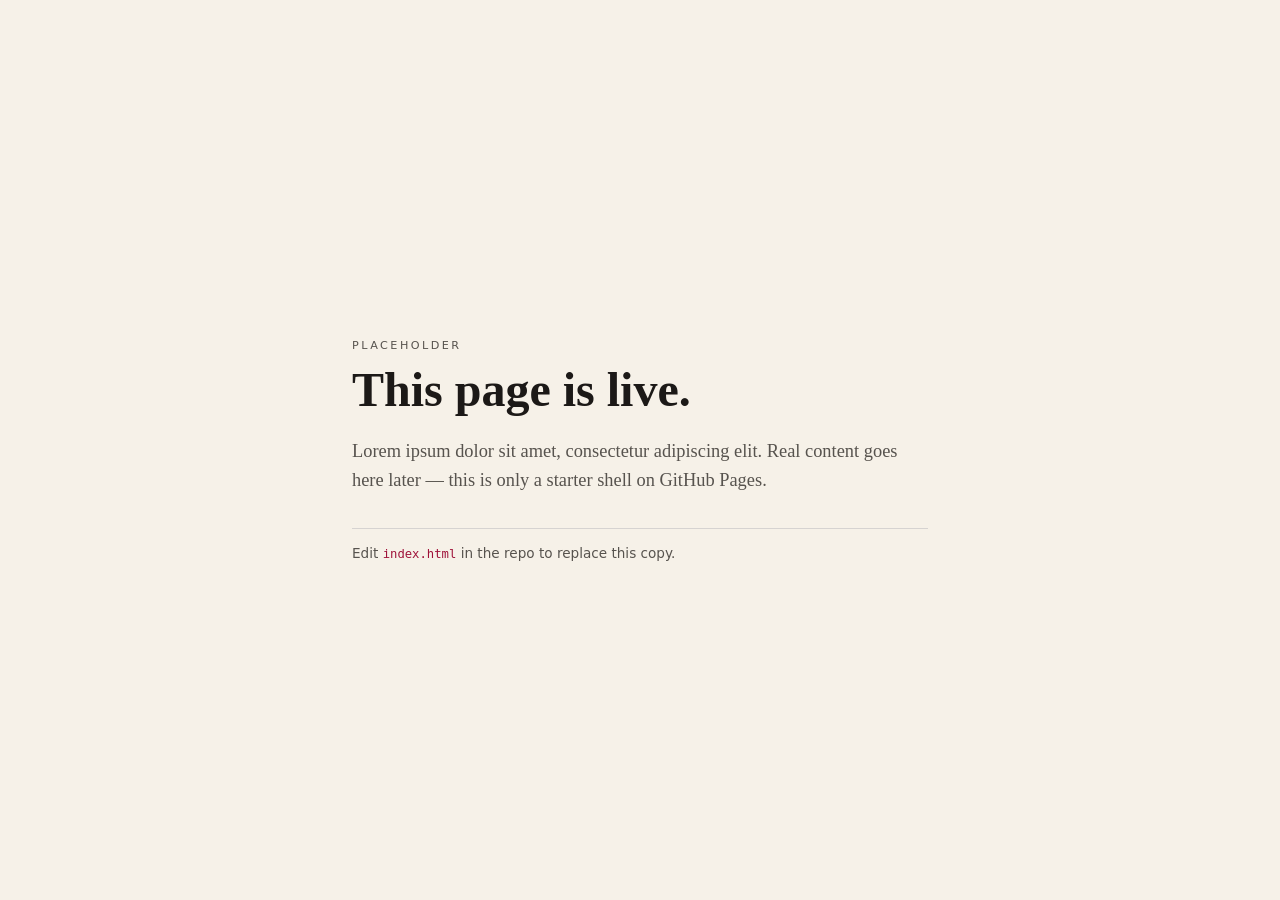
==== index.html @ 70d139b2 "Add GitHub Pages site files" ====
<!DOCTYPE html>
<html lang="en">
<head>
  <meta charset="utf-8" />
  <meta name="viewport" content="width=device-width, initial-scale=1" />
  <title>Site — Coming soon</title>
  <link rel="stylesheet" href="styles.css" />
</head>
<body>
  <main>
    <p class="eyebrow">Placeholder</p>
    <h1>This page is live.</h1>
    <p class="lede">
      Lorem ipsum dolor sit amet, consectetur adipiscing elit. Real content
      goes here later — this is only a starter shell on GitHub Pages.
    </p>
    <p class="meta">Edit <code>index.html</code> in the repo to replace this copy.</p>
  </main>
</body>
</html>
---- styles.css ----
:root {
  color-scheme: light dark;
  --bg: #f6f1e8;
  --ink: #1c1917;
  --muted: #57534e;
  --accent: #9f1239;
  --rule: #d6d3d1;
}
@media (prefers-color-scheme: dark) {
  :root {
    --bg: #1c1917;
    --ink: #f5f5f4;
    --muted: #a8a29e;
    --accent: #fb7185;
    --rule: #44403c;
  }
}
* { box-sizing: border-box; }
body {
  margin: 0;
  min-height: 100vh;
  display: grid;
  place-items: center;
  font-family: "Iowan Old Style", "Palatino Linotype", Palatino, Georgia, serif;
  background: var(--bg);
  color: var(--ink);
  padding: 2rem;
}
main { max-width: 36rem; }
.eyebrow {
  margin: 0 0 0.75rem;
  font-family: system-ui, sans-serif;
  font-size: 0.7rem;
  letter-spacing: 0.22em;
  text-transform: uppercase;
  color: var(--muted);
}
h1 {
  margin: 0;
  font-size: clamp(2rem, 5vw, 3rem);
  line-height: 1.1;
  font-weight: 600;
}
.lede {
  margin: 1.25rem 0 0;
  font-size: 1.15rem;
  line-height: 1.6;
  color: var(--muted);
}
.meta {
  margin: 2rem 0 0;
  padding-top: 1rem;
  border-top: 1px solid var(--rule);
  font-family: system-ui, sans-serif;
  font-size: 0.85rem;
  color: var(--muted);
}
code {
  font-family: ui-monospace, SFMono-Regular, Menlo, monospace;
  font-size: 0.9em;
  color: var(--accent);
}
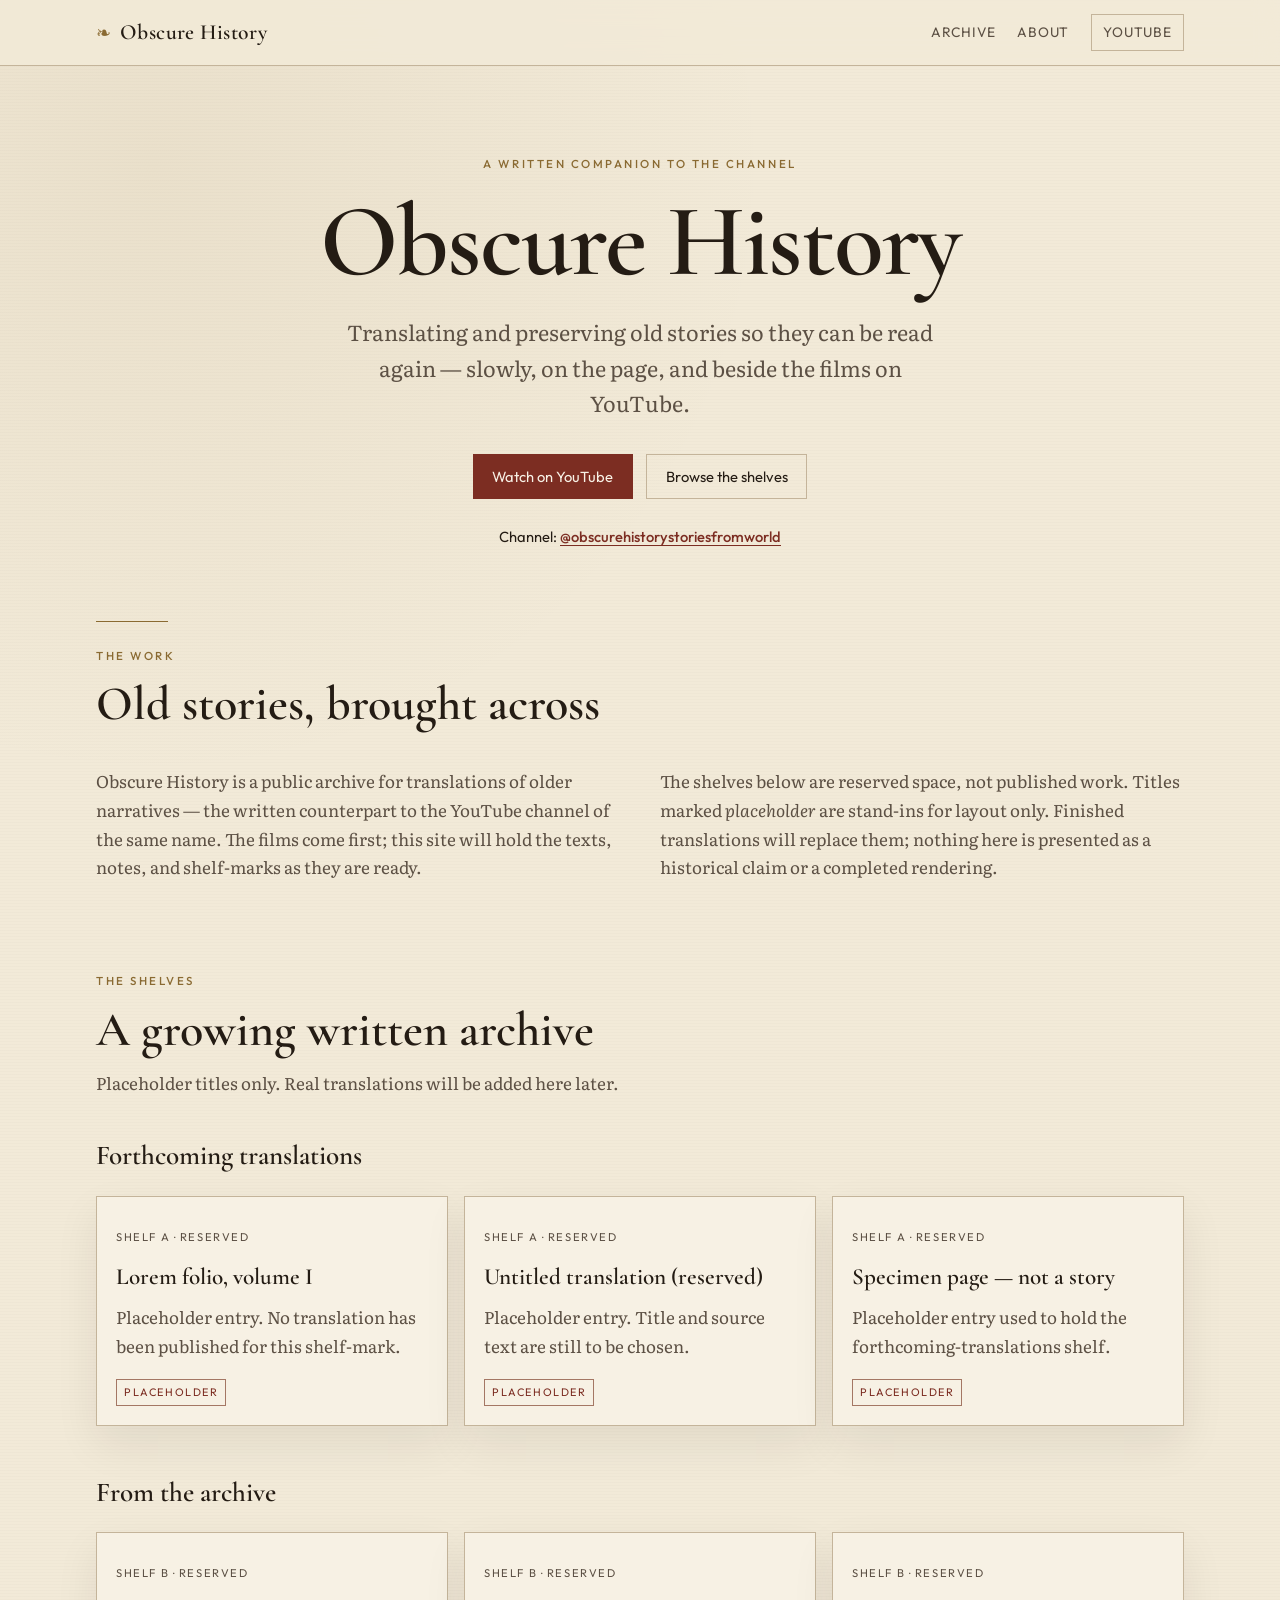
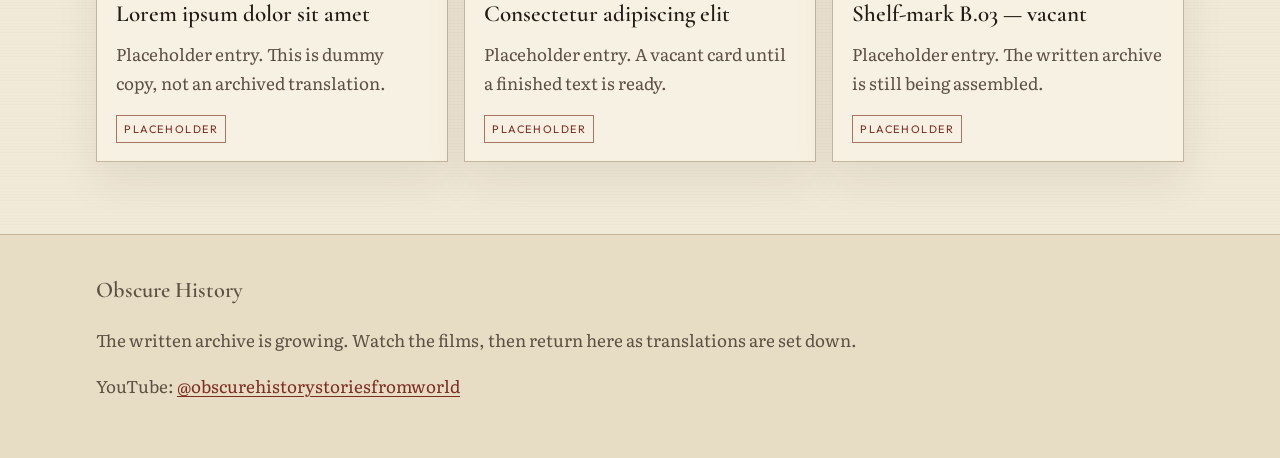
==== commit a1ec0137: "Replace placeholder Pages shell with Obscure History archive site Introduce a static editorial homep" ====
--- a/index.html
+++ b/index.html
@@ -3,18 +3,195 @@
 <head>
   <meta charset="utf-8" />
   <meta name="viewport" content="width=device-width, initial-scale=1" />
-  <title>Site — Coming soon</title>
+  <title>Obscure History — translations of old stories</title>
+  <meta name="description" content="Obscure History is an archive of translated old stories, and the written companion to the YouTube channel @obscurehistorystoriesfromworld." />
+  <link rel="canonical" href="https://mindtensorml.github.io/obscure-history/" />
+  <meta property="og:title" content="Obscure History" />
+  <meta property="og:description" content="An archive of translated old stories, tied to the YouTube channel @obscurehistorystoriesfromworld." />
+  <meta property="og:type" content="website" />
+  <meta property="og:url" content="https://mindtensorml.github.io/obscure-history/" />
+  <link rel="icon" href="data:image/svg+xml,%3Csvg xmlns='http://www.w3.org/2000/svg' viewBox='0 0 32 32'%3E%3Crect fill='%23f2ead8' width='32' height='32'/%3E%3Ctext x='16' y='22' text-anchor='middle' font-size='16' fill='%237c2d22'%3EOH%3C/text%3E%3C/svg%3E" />
+  <link rel="preconnect" href="https://fonts.googleapis.com" />
+  <link rel="preconnect" href="https://fonts.gstatic.com" crossorigin />
+  <link href="https://fonts.googleapis.com/css2?family=Cormorant+Garamond:ital,wght@0,500;0,600;0,700;1,500&family=Literata:ital,opsz,wght@0,7..72,400;0,7..72,500;1,7..72,400&family=Outfit:wght@400;500;600&display=swap" rel="stylesheet" />
   <link rel="stylesheet" href="styles.css" />
 </head>
 <body>
-  <main>
-    <p class="eyebrow">Placeholder</p>
-    <h1>This page is live.</h1>
-    <p class="lede">
-      Lorem ipsum dolor sit amet, consectetur adipiscing elit. Real content
-      goes here later — this is only a starter shell on GitHub Pages.
-    </p>
-    <p class="meta">Edit <code>index.html</code> in the repo to replace this copy.</p>
+  <a class="skip-link" href="#main">Skip to content</a>
+
+  <header class="masthead">
+    <div class="masthead-inner">
+      <a class="wordmark" href="#main">
+        <span class="wordmark-ornament" aria-hidden="true">❧</span>
+        <span class="wordmark-text">Obscure History</span>
+      </a>
+      <button class="nav-toggle" type="button" aria-expanded="false" aria-controls="site-nav">
+        Menu
+      </button>
+      <nav id="site-nav" class="site-nav" aria-label="Primary">
+        <a href="#archive">Archive</a>
+        <a href="#about">About</a>
+        <a
+          class="nav-channel"
+          href="https://www.youtube.com/@obscurehistorystoriesfromworld"
+          target="_blank"
+          rel="noopener noreferrer"
+        >
+          YouTube
+          <span class="sr-only">(opens in a new tab)</span>
+        </a>
+      </nav>
+    </div>
+  </header>
+
+  <main id="main">
+    <section class="hero" aria-labelledby="hero-title">
+      <p class="eyebrow">A written companion to the channel</p>
+      <h1 id="hero-title">Obscure History</h1>
+      <p class="lede">
+        Translating and preserving old stories so they can be read again —
+        slowly, on the page, and beside the films on YouTube.
+      </p>
+      <div class="hero-actions">
+        <a
+          class="button button-primary"
+          href="https://www.youtube.com/@obscurehistorystoriesfromworld"
+          target="_blank"
+          rel="noopener noreferrer"
+        >
+          Watch on YouTube
+          <span class="sr-only">(opens in a new tab)</span>
+        </a>
+        <a class="button button-quiet" href="#archive">Browse the shelves</a>
+      </div>
+      <p class="channel-handle">
+        Channel:
+        <a
+          href="https://www.youtube.com/@obscurehistorystoriesfromworld"
+          target="_blank"
+          rel="noopener noreferrer"
+        >@obscurehistorystoriesfromworld</a>
+        <span class="sr-only">(opens in a new tab)</span>
+      </p>
+    </section>
+
+    <section id="about" class="panel" aria-labelledby="about-title">
+      <div class="panel-rule" aria-hidden="true"></div>
+      <p class="eyebrow">The work</p>
+      <h2 id="about-title">Old stories, brought across</h2>
+      <div class="split">
+        <p>
+          Obscure History is a public archive for translations of older
+          narratives — the written counterpart to the YouTube channel of the
+          same name. The films come first; this site will hold the texts,
+          notes, and shelf-marks as they are ready.
+        </p>
+        <p>
+          The shelves below are reserved space, not published work. Titles
+          marked <em>placeholder</em> are stand-ins for layout only. Finished
+          translations will replace them; nothing here is presented as a
+          historical claim or a completed rendering.
+        </p>
+      </div>
+    </section>
+
+    <section id="archive" class="archive" aria-labelledby="archive-title">
+      <header class="archive-head">
+        <p class="eyebrow">The shelves</p>
+        <h2 id="archive-title">A growing written archive</h2>
+        <p class="section-note">
+          Placeholder titles only. Real translations will be added here later.
+        </p>
+      </header>
+
+      <div class="shelf">
+        <h3 class="shelf-title">Forthcoming translations</h3>
+        <ul class="folio-grid">
+          <li class="folio">
+            <p class="folio-mark">Shelf A · reserved</p>
+            <h4>Lorem folio, volume I</h4>
+            <p>Placeholder entry. No translation has been published for this shelf-mark.</p>
+            <span class="badge">Placeholder</span>
+          </li>
+          <li class="folio">
+            <p class="folio-mark">Shelf A · reserved</p>
+            <h4>Untitled translation (reserved)</h4>
+            <p>Placeholder entry. Title and source text are still to be chosen.</p>
+            <span class="badge">Placeholder</span>
+          </li>
+          <li class="folio">
+            <p class="folio-mark">Shelf A · reserved</p>
+            <h4>Specimen page — not a story</h4>
+            <p>Placeholder entry used to hold the forthcoming-translations shelf.</p>
+            <span class="badge">Placeholder</span>
+          </li>
+        </ul>
+      </div>
+
+      <div class="shelf">
+        <h3 class="shelf-title">From the archive</h3>
+        <ul class="folio-grid">
+          <li class="folio">
+            <p class="folio-mark">Shelf B · reserved</p>
+            <h4>Lorem ipsum dolor sit amet</h4>
+            <p>Placeholder entry. This is dummy copy, not an archived translation.</p>
+            <span class="badge">Placeholder</span>
+          </li>
+          <li class="folio">
+            <p class="folio-mark">Shelf B · reserved</p>
+            <h4>Consectetur adipiscing elit</h4>
+            <p>Placeholder entry. A vacant card until a finished text is ready.</p>
+            <span class="badge">Placeholder</span>
+          </li>
+          <li class="folio">
+            <p class="folio-mark">Shelf B · reserved</p>
+            <h4>Shelf-mark B.03 — vacant</h4>
+            <p>Placeholder entry. The written archive is still being assembled.</p>
+            <span class="badge">Placeholder</span>
+          </li>
+        </ul>
+      </div>
+    </section>
   </main>
+
+  <footer class="site-footer">
+    <div class="footer-inner">
+      <p class="footer-brand">Obscure History</p>
+      <p>
+        The written archive is growing. Watch the films, then return here as
+        translations are set down.
+      </p>
+      <p>
+        YouTube:
+        <a
+          href="https://www.youtube.com/@obscurehistorystoriesfromworld"
+          target="_blank"
+          rel="noopener noreferrer"
+        >@obscurehistorystoriesfromworld</a>
+        <span class="sr-only">(opens in a new tab)</span>
+      </p>
+    </div>
+  </footer>
+
+  <script>
+    (function () {
+      var toggle = document.querySelector(".nav-toggle");
+      var nav = document.getElementById("site-nav");
+      if (!toggle || !nav) return;
+
+      function setOpen(open) {
+        toggle.setAttribute("aria-expanded", open ? "true" : "false");
+        nav.classList.toggle("is-open", open);
+      }
+
+      toggle.addEventListener("click", function () {
+        setOpen(toggle.getAttribute("aria-expanded") !== "true");
+      });
+
+      nav.addEventListener("click", function (event) {
+        if (event.target.closest("a")) setOpen(false);
+      });
+    })();
+  </script>
 </body>
 </html>
--- a/styles.css
+++ b/styles.css
@@ -1,62 +1,462 @@
 :root {
-  color-scheme: light dark;
-  --bg: #f6f1e8;
-  --ink: #1c1917;
-  --muted: #57534e;
-  --accent: #9f1239;
-  --rule: #d6d3d1;
-}
+  color-scheme: light;
+  --paper: #f2ead8;
+  --paper-deep: #e7dcc4;
+  --paper-card: #f7f1e4;
+  --ink: #241c14;
+  --ink-soft: #5c5044;
+  --rule: #c4b49a;
+  --accent: #7c2d22;
+  --accent-hover: #5c2119;
+  --gilt: #8a6a32;
+  --shadow: 0 18px 40px rgba(36, 28, 20, 0.08);
+  --serif-display: "Cormorant Garamond", "Iowan Old Style", Palatino, Georgia, serif;
+  --serif-body: "Literata", "Iowan Old Style", Georgia, serif;
+  --sans: "Outfit", system-ui, sans-serif;
+  --measure: 68rem;
+}
+
 @media (prefers-color-scheme: dark) {
   :root {
-    --bg: #1c1917;
-    --ink: #f5f5f4;
-    --muted: #a8a29e;
-    --accent: #fb7185;
-    --rule: #44403c;
-  }
-}
-* { box-sizing: border-box; }
+    color-scheme: dark;
+    --paper: #1c1814;
+    --paper-deep: #14110e;
+    --paper-card: #26201a;
+    --ink: #f3ead8;
+    --ink-soft: #c4b49a;
+    --rule: #5a4d3c;
+    --accent: #d97868;
+    --accent-hover: #f0b3a8;
+    --gilt: #c4a15a;
+    --shadow: 0 18px 40px rgba(0, 0, 0, 0.35);
+  }
+}
+
+*,
+*::before,
+*::after {
+  box-sizing: border-box;
+}
+
+html {
+  scroll-behavior: smooth;
+}
+
 body {
   margin: 0;
   min-height: 100vh;
-  display: grid;
-  place-items: center;
-  font-family: "Iowan Old Style", "Palatino Linotype", Palatino, Georgia, serif;
-  background: var(--bg);
+  font-family: var(--serif-body);
+  font-size: 1.0625rem;
+  line-height: 1.7;
   color: var(--ink);
-  padding: 2rem;
-}
-main { max-width: 36rem; }
+  background:
+    radial-gradient(circle at 12% 8%, rgba(138, 106, 50, 0.08), transparent 28%),
+    repeating-linear-gradient(
+      0deg,
+      transparent,
+      transparent 2px,
+      rgba(36, 28, 20, 0.015) 2px,
+      rgba(36, 28, 20, 0.015) 3px
+    ),
+    var(--paper);
+}
+
+img,
+svg {
+  max-width: 100%;
+}
+
+a {
+  color: var(--accent);
+  text-underline-offset: 0.18em;
+}
+
+a:hover {
+  color: var(--accent-hover);
+}
+
+a:focus-visible,
+button:focus-visible {
+  outline: 2px solid var(--accent);
+  outline-offset: 3px;
+}
+
+.sr-only {
+  position: absolute;
+  width: 1px;
+  height: 1px;
+  padding: 0;
+  margin: -1px;
+  overflow: hidden;
+  clip: rect(0, 0, 0, 0);
+  white-space: nowrap;
+  border: 0;
+}
+
+.skip-link {
+  position: absolute;
+  left: 1rem;
+  top: -4rem;
+  z-index: 20;
+  padding: 0.6rem 0.9rem;
+  background: var(--ink);
+  color: var(--paper);
+  text-decoration: none;
+  font-family: var(--sans);
+  font-size: 0.85rem;
+}
+
+.skip-link:focus {
+  top: 1rem;
+}
+
+.masthead {
+  position: sticky;
+  top: 0;
+  z-index: 10;
+  border-bottom: 1px solid var(--rule);
+  background: color-mix(in srgb, var(--paper) 88%, transparent);
+  backdrop-filter: blur(12px);
+}
+
+.masthead-inner,
+.hero,
+.panel,
+.archive,
+.footer-inner {
+  width: min(var(--measure), calc(100% - 2.5rem));
+  margin-inline: auto;
+}
+
+.masthead-inner {
+  display: flex;
+  align-items: center;
+  justify-content: space-between;
+  gap: 1rem;
+  padding: 0.9rem 0;
+}
+
+.wordmark {
+  display: inline-flex;
+  align-items: baseline;
+  gap: 0.55rem;
+  color: inherit;
+  text-decoration: none;
+}
+
+.wordmark-ornament {
+  color: var(--gilt);
+  font-size: 1.15rem;
+}
+
+.wordmark-text {
+  font-family: var(--serif-display);
+  font-size: 1.35rem;
+  font-weight: 600;
+  letter-spacing: 0.02em;
+}
+
+.nav-toggle {
+  display: none;
+  border: 1px solid var(--rule);
+  background: var(--paper-card);
+  color: inherit;
+  font-family: var(--sans);
+  font-size: 0.8rem;
+  letter-spacing: 0.08em;
+  text-transform: uppercase;
+  padding: 0.45rem 0.7rem;
+  cursor: pointer;
+}
+
+.site-nav {
+  display: flex;
+  align-items: center;
+  gap: 1.35rem;
+  font-family: var(--sans);
+  font-size: 0.86rem;
+  letter-spacing: 0.06em;
+  text-transform: uppercase;
+}
+
+.site-nav a {
+  color: var(--ink-soft);
+  text-decoration: none;
+}
+
+.site-nav a:hover,
+.site-nav a:focus-visible {
+  color: var(--accent);
+}
+
+.nav-channel {
+  padding: 0.35rem 0.7rem;
+  border: 1px solid var(--rule);
+  color: var(--ink);
+}
+
+.hero {
+  padding: 5.5rem 0 4.5rem;
+  text-align: center;
+}
+
 .eyebrow {
-  margin: 0 0 0.75rem;
-  font-family: system-ui, sans-serif;
-  font-size: 0.7rem;
+  margin: 0 0 0.85rem;
+  font-family: var(--sans);
+  font-size: 0.72rem;
+  font-weight: 500;
   letter-spacing: 0.22em;
   text-transform: uppercase;
-  color: var(--muted);
-}
-h1 {
+  color: var(--gilt);
+}
+
+.hero h1,
+.panel h2,
+.archive h2 {
   margin: 0;
-  font-size: clamp(2rem, 5vw, 3rem);
-  line-height: 1.1;
+  font-family: var(--serif-display);
   font-weight: 600;
-}
+  line-height: 1.05;
+}
+
+.hero h1 {
+  font-size: clamp(3.2rem, 9vw, 6.4rem);
+  letter-spacing: -0.02em;
+}
+
+.lede,
+.section-note,
+.split p,
+.folio p,
+.site-footer p {
+  color: var(--ink-soft);
+}
+
 .lede {
-  margin: 1.25rem 0 0;
-  font-size: 1.15rem;
-  line-height: 1.6;
-  color: var(--muted);
-}
-.meta {
-  margin: 2rem 0 0;
-  padding-top: 1rem;
+  max-width: 38rem;
+  margin: 1.25rem auto 0;
+  font-size: clamp(1.15rem, 2vw, 1.35rem);
+  line-height: 1.65;
+}
+
+.hero-actions {
+  display: flex;
+  flex-wrap: wrap;
+  justify-content: center;
+  gap: 0.85rem;
+  margin-top: 2rem;
+}
+
+.button {
+  display: inline-flex;
+  align-items: center;
+  justify-content: center;
+  min-height: 2.75rem;
+  padding: 0.55rem 1.15rem;
+  font-family: var(--sans);
+  font-size: 0.92rem;
+  text-decoration: none;
+  border: 1px solid transparent;
+}
+
+.button-primary {
+  background: var(--accent);
+  color: #f8f1e6;
+}
+
+.button-primary:hover {
+  background: var(--accent-hover);
+  color: #f8f1e6;
+}
+
+.button-quiet {
+  border-color: var(--rule);
+  color: var(--ink);
+  background: transparent;
+}
+
+.button-quiet:hover {
+  border-color: var(--accent);
+  color: var(--accent);
+}
+
+.channel-handle {
+  margin: 1.6rem 0 0;
+  font-family: var(--sans);
+  font-size: 0.92rem;
+}
+
+.channel-handle a {
+  font-weight: 500;
+}
+
+.panel,
+.archive {
+  padding: 0 0 4.5rem;
+}
+
+.panel-rule {
+  width: 4.5rem;
+  height: 1px;
+  margin-bottom: 1.5rem;
+  background: var(--gilt);
+}
+
+.panel h2,
+.archive h2 {
+  font-size: clamp(2rem, 4vw, 3rem);
+}
+
+.split {
+  display: grid;
+  grid-template-columns: 1fr 1fr;
+  gap: 1.75rem 2.5rem;
+  margin-top: 1.25rem;
+}
+
+.archive-head {
+  max-width: 40rem;
+  margin-bottom: 2.25rem;
+}
+
+.section-note {
+  margin: 0.85rem 0 0;
+}
+
+.shelf + .shelf {
+  margin-top: 2.75rem;
+}
+
+.shelf-title {
+  margin: 0 0 1rem;
+  font-family: var(--serif-display);
+  font-size: 1.7rem;
+  font-weight: 600;
+}
+
+.folio-grid {
+  display: grid;
+  grid-template-columns: repeat(3, 1fr);
+  gap: 1rem;
+  margin: 0;
+  padding: 0;
+  list-style: none;
+}
+
+.folio {
+  display: flex;
+  flex-direction: column;
+  min-height: 100%;
+  padding: 1.25rem 1.2rem 1.15rem;
+  background: var(--paper-card);
+  border: 1px solid var(--rule);
+  box-shadow: var(--shadow);
+}
+
+.folio-mark {
+  margin: 0 0 0.7rem;
+  font-family: var(--sans);
+  font-size: 0.7rem;
+  letter-spacing: 0.14em;
+  text-transform: uppercase;
+  color: var(--gilt);
+}
+
+.folio h4 {
+  margin: 0;
+  font-family: var(--serif-display);
+  font-size: 1.45rem;
+  font-weight: 600;
+  line-height: 1.2;
+}
+
+.folio p {
+  margin: 0.7rem 0 1.1rem;
+  flex: 1;
+}
+
+.badge {
+  align-self: flex-start;
+  font-family: var(--sans);
+  font-size: 0.68rem;
+  letter-spacing: 0.14em;
+  text-transform: uppercase;
+  color: var(--accent);
+  border: 1px solid color-mix(in srgb, var(--accent) 45%, var(--rule));
+  padding: 0.22rem 0.45rem;
+}
+
+.site-footer {
   border-top: 1px solid var(--rule);
-  font-family: system-ui, sans-serif;
-  font-size: 0.85rem;
-  color: var(--muted);
-}
-code {
-  font-family: ui-monospace, SFMono-Regular, Menlo, monospace;
-  font-size: 0.9em;
-  color: var(--accent);
-}
+  background: var(--paper-deep);
+}
+
+.footer-inner {
+  padding: 2.25rem 0 2.5rem;
+}
+
+.footer-brand {
+  margin: 0 0 0.55rem;
+  font-family: var(--serif-display);
+  font-size: 1.4rem;
+  font-weight: 600;
+  color: var(--ink);
+}
+
+@media (max-width: 860px) {
+  .folio-grid,
+  .split {
+    grid-template-columns: 1fr;
+  }
+}
+
+@media (max-width: 640px) {
+  .nav-toggle {
+    display: inline-flex;
+  }
+
+  .site-nav {
+    display: none;
+    position: absolute;
+    inset: calc(100% - 1px) 0 auto;
+    flex-direction: column;
+    align-items: stretch;
+    gap: 0;
+    padding: 0.75rem 1.25rem 1rem;
+    background: var(--paper);
+    border-bottom: 1px solid var(--rule);
+  }
+
+  .site-nav.is-open {
+    display: flex;
+  }
+
+  .site-nav a {
+    padding: 0.7rem 0;
+    border-bottom: 1px solid var(--rule);
+  }
+
+  .nav-channel {
+    border: 0;
+    padding-left: 0;
+    padding-right: 0;
+  }
+
+  .hero {
+    padding-top: 3.5rem;
+  }
+
+  .masthead {
+    position: relative;
+  }
+}
+
+@media (prefers-reduced-motion: reduce) {
+  html {
+    scroll-behavior: auto;
+  }
+
+  * {
+    transition: none !important;
+  }
+}
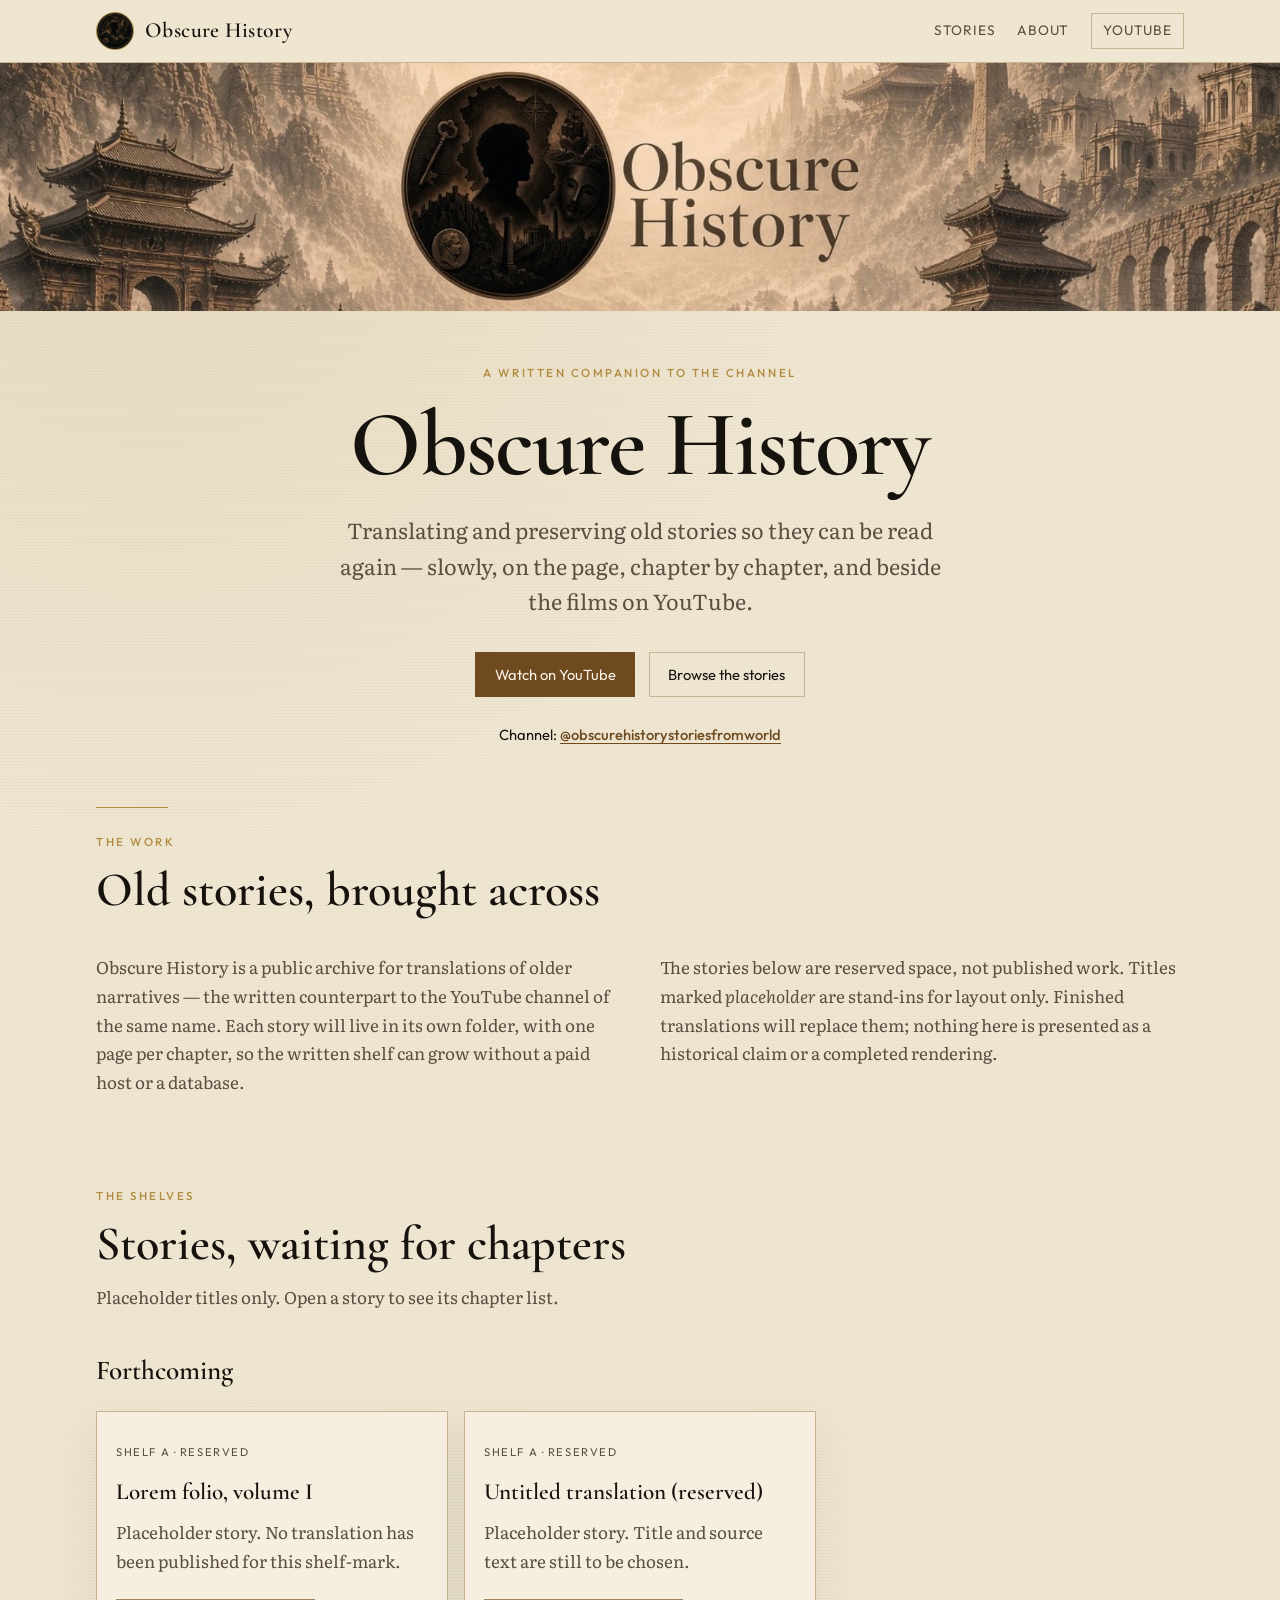
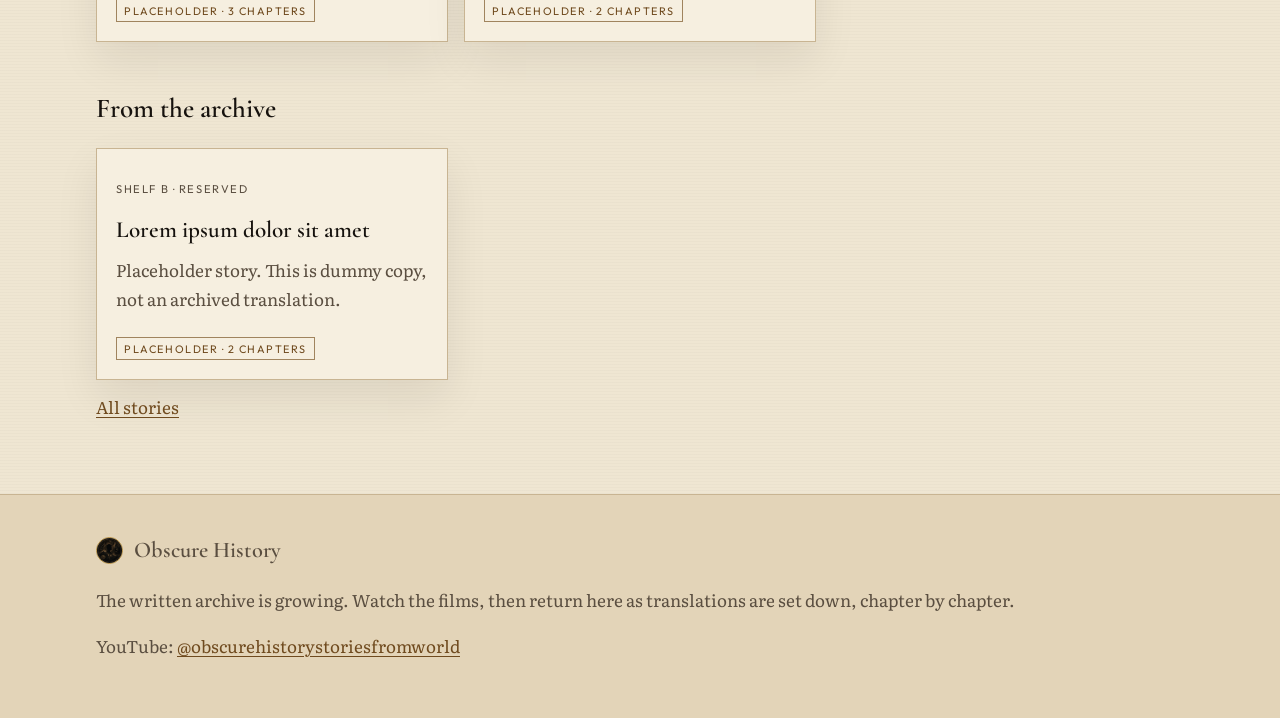
==== commit b4f3e8ad: "Add chapter-wise story archive and YouTube brand assets Keep the site static on GitHub Pages. Each p" ====
--- a/index.html
+++ b/index.html
@@ -4,13 +4,13 @@
   <meta charset="utf-8" />
   <meta name="viewport" content="width=device-width, initial-scale=1" />
   <title>Obscure History — translations of old stories</title>
-  <meta name="description" content="Obscure History is an archive of translated old stories, and the written companion to the YouTube channel @obscurehistorystoriesfromworld." />
+  <meta name="description" content="Obscure History is an archive of translated old stories, told chapter by chapter, and the written companion to the YouTube channel @obscurehistorystoriesfromworld." />
   <link rel="canonical" href="https://mindtensorml.github.io/obscure-history/" />
   <meta property="og:title" content="Obscure History" />
-  <meta property="og:description" content="An archive of translated old stories, tied to the YouTube channel @obscurehistorystoriesfromworld." />
+  <meta property="og:description" content="Obscure History is an archive of translated old stories, told chapter by chapter, and the written companion to the YouTube channel @obscurehistorystoriesfromworld." />
   <meta property="og:type" content="website" />
   <meta property="og:url" content="https://mindtensorml.github.io/obscure-history/" />
-  <link rel="icon" href="data:image/svg+xml,%3Csvg xmlns='http://www.w3.org/2000/svg' viewBox='0 0 32 32'%3E%3Crect fill='%23f2ead8' width='32' height='32'/%3E%3Ctext x='16' y='22' text-anchor='middle' font-size='16' fill='%237c2d22'%3EOH%3C/text%3E%3C/svg%3E" />
+  <link rel="icon" href="assets/favicon.jpg" />
   <link rel="preconnect" href="https://fonts.googleapis.com" />
   <link rel="preconnect" href="https://fonts.gstatic.com" crossorigin />
   <link href="https://fonts.googleapis.com/css2?family=Cormorant+Garamond:ital,wght@0,500;0,600;0,700;1,500&family=Literata:ital,opsz,wght@0,7..72,400;0,7..72,500;1,7..72,400&family=Outfit:wght@400;500;600&display=swap" rel="stylesheet" />
@@ -18,59 +18,42 @@
 </head>
 <body>
   <a class="skip-link" href="#main">Skip to content</a>
-
   <header class="masthead">
     <div class="masthead-inner">
-      <a class="wordmark" href="#main">
-        <span class="wordmark-ornament" aria-hidden="true">❧</span>
+      <a class="wordmark" href="index.html">
+        <img class="brand-logo" src="assets/avatar.jpg" width="40" height="40" alt="" />
         <span class="wordmark-text">Obscure History</span>
       </a>
-      <button class="nav-toggle" type="button" aria-expanded="false" aria-controls="site-nav">
-        Menu
-      </button>
+      <button class="nav-toggle" type="button" aria-expanded="false" aria-controls="site-nav">Menu</button>
       <nav id="site-nav" class="site-nav" aria-label="Primary">
-        <a href="#archive">Archive</a>
-        <a href="#about">About</a>
-        <a
-          class="nav-channel"
-          href="https://www.youtube.com/@obscurehistorystoriesfromworld"
-          target="_blank"
-          rel="noopener noreferrer"
-        >
-          YouTube
-          <span class="sr-only">(opens in a new tab)</span>
-        </a>
+        <a href="stories/index.html">Stories</a>
+        <a href="index.html#about">About</a>
+        <a class="nav-channel" href="https://www.youtube.com/@obscurehistorystoriesfromworld" target="_blank" rel="noopener noreferrer">YouTube <span class="sr-only">(opens in a new tab)</span></a>
       </nav>
     </div>
   </header>
 
   <main id="main">
-    <section class="hero" aria-labelledby="hero-title">
+    <figure class="hero-banner">
+      <img src="assets/banner.jpg" alt="Obscure History channel banner: a misted landscape of temples and an aqueduct around the channel emblem." width="2048" height="339" />
+    </figure>
+    <section class="hero-copy" aria-labelledby="hero-title">
       <p class="eyebrow">A written companion to the channel</p>
       <h1 id="hero-title">Obscure History</h1>
       <p class="lede">
         Translating and preserving old stories so they can be read again —
-        slowly, on the page, and beside the films on YouTube.
+        slowly, on the page, chapter by chapter, and beside the films on YouTube.
       </p>
       <div class="hero-actions">
-        <a
-          class="button button-primary"
-          href="https://www.youtube.com/@obscurehistorystoriesfromworld"
-          target="_blank"
-          rel="noopener noreferrer"
-        >
+        <a class="button button-primary" href="https://www.youtube.com/@obscurehistorystoriesfromworld" target="_blank" rel="noopener noreferrer">
           Watch on YouTube
           <span class="sr-only">(opens in a new tab)</span>
         </a>
-        <a class="button button-quiet" href="#archive">Browse the shelves</a>
+        <a class="button button-quiet" href="stories/index.html">Browse the stories</a>
       </div>
       <p class="channel-handle">
         Channel:
-        <a
-          href="https://www.youtube.com/@obscurehistorystoriesfromworld"
-          target="_blank"
-          rel="noopener noreferrer"
-        >@obscurehistorystoriesfromworld</a>
+        <a href="https://www.youtube.com/@obscurehistorystoriesfromworld" target="_blank" rel="noopener noreferrer">@obscurehistorystoriesfromworld</a>
         <span class="sr-only">(opens in a new tab)</span>
       </p>
     </section>
@@ -83,11 +66,12 @@
         <p>
           Obscure History is a public archive for translations of older
           narratives — the written counterpart to the YouTube channel of the
-          same name. The films come first; this site will hold the texts,
-          notes, and shelf-marks as they are ready.
+          same name. Each story will live in its own folder, with one page
+          per chapter, so the written shelf can grow without a paid host or
+          a database.
         </p>
         <p>
-          The shelves below are reserved space, not published work. Titles
+          The stories below are reserved space, not published work. Titles
           marked <em>placeholder</em> are stand-ins for layout only. Finished
           translations will replace them; nothing here is presented as a
           historical claim or a completed rendering.
@@ -98,100 +82,65 @@
     <section id="archive" class="archive" aria-labelledby="archive-title">
       <header class="archive-head">
         <p class="eyebrow">The shelves</p>
-        <h2 id="archive-title">A growing written archive</h2>
+        <h2 id="archive-title">Stories, waiting for chapters</h2>
         <p class="section-note">
-          Placeholder titles only. Real translations will be added here later.
+          Placeholder titles only. Open a story to see its chapter list.
         </p>
       </header>
-
       <div class="shelf">
-        <h3 class="shelf-title">Forthcoming translations</h3>
+        <h3 class="shelf-title">Forthcoming</h3>
         <ul class="folio-grid">
           <li class="folio">
-            <p class="folio-mark">Shelf A · reserved</p>
-            <h4>Lorem folio, volume I</h4>
-            <p>Placeholder entry. No translation has been published for this shelf-mark.</p>
-            <span class="badge">Placeholder</span>
+            <a class="folio-link" href="stories/lorem-folio-i/index.html">
+              <p class="folio-mark">Shelf A · reserved</p>
+              <h3>Lorem folio, volume I</h3>
+              <p>Placeholder story. No translation has been published for this shelf-mark.</p>
+              <span class="badge">Placeholder · 3 chapters</span>
+            </a>
           </li>
           <li class="folio">
-            <p class="folio-mark">Shelf A · reserved</p>
-            <h4>Untitled translation (reserved)</h4>
-            <p>Placeholder entry. Title and source text are still to be chosen.</p>
-            <span class="badge">Placeholder</span>
-          </li>
-          <li class="folio">
-            <p class="folio-mark">Shelf A · reserved</p>
-            <h4>Specimen page — not a story</h4>
-            <p>Placeholder entry used to hold the forthcoming-translations shelf.</p>
-            <span class="badge">Placeholder</span>
+            <a class="folio-link" href="stories/untitled-translation/index.html">
+              <p class="folio-mark">Shelf A · reserved</p>
+              <h3>Untitled translation (reserved)</h3>
+              <p>Placeholder story. Title and source text are still to be chosen.</p>
+              <span class="badge">Placeholder · 2 chapters</span>
+            </a>
           </li>
         </ul>
       </div>
-
       <div class="shelf">
         <h3 class="shelf-title">From the archive</h3>
         <ul class="folio-grid">
           <li class="folio">
-            <p class="folio-mark">Shelf B · reserved</p>
-            <h4>Lorem ipsum dolor sit amet</h4>
-            <p>Placeholder entry. This is dummy copy, not an archived translation.</p>
-            <span class="badge">Placeholder</span>
-          </li>
-          <li class="folio">
-            <p class="folio-mark">Shelf B · reserved</p>
-            <h4>Consectetur adipiscing elit</h4>
-            <p>Placeholder entry. A vacant card until a finished text is ready.</p>
-            <span class="badge">Placeholder</span>
-          </li>
-          <li class="folio">
-            <p class="folio-mark">Shelf B · reserved</p>
-            <h4>Shelf-mark B.03 — vacant</h4>
-            <p>Placeholder entry. The written archive is still being assembled.</p>
-            <span class="badge">Placeholder</span>
+            <a class="folio-link" href="stories/lorem-ipsum-dolor/index.html">
+              <p class="folio-mark">Shelf B · reserved</p>
+              <h3>Lorem ipsum dolor sit amet</h3>
+              <p>Placeholder story. This is dummy copy, not an archived translation.</p>
+              <span class="badge">Placeholder · 2 chapters</span>
+            </a>
           </li>
         </ul>
       </div>
+      <p class="section-note"><a href="stories/index.html">All stories</a></p>
     </section>
   </main>
-
   <footer class="site-footer">
     <div class="footer-inner">
-      <p class="footer-brand">Obscure History</p>
+      <p class="footer-brand">
+        <img class="brand-logo" src="assets/avatar.jpg" width="28" height="28" alt="" />
+        Obscure History
+      </p>
       <p>
         The written archive is growing. Watch the films, then return here as
-        translations are set down.
+        translations are set down, chapter by chapter.
       </p>
       <p>
         YouTube:
-        <a
-          href="https://www.youtube.com/@obscurehistorystoriesfromworld"
-          target="_blank"
-          rel="noopener noreferrer"
-        >@obscurehistorystoriesfromworld</a>
+        <a href="https://www.youtube.com/@obscurehistorystoriesfromworld" target="_blank" rel="noopener noreferrer">@obscurehistorystoriesfromworld</a>
         <span class="sr-only">(opens in a new tab)</span>
       </p>
     </div>
   </footer>
-
-  <script>
-    (function () {
-      var toggle = document.querySelector(".nav-toggle");
-      var nav = document.getElementById("site-nav");
-      if (!toggle || !nav) return;
-
-      function setOpen(open) {
-        toggle.setAttribute("aria-expanded", open ? "true" : "false");
-        nav.classList.toggle("is-open", open);
-      }
-
-      toggle.addEventListener("click", function () {
-        setOpen(toggle.getAttribute("aria-expanded") !== "true");
-      });
-
-      nav.addEventListener("click", function (event) {
-        if (event.target.closest("a")) setOpen(false);
-      });
-    })();
-  </script>
+  <script src="site.js"></script>
 </body>
 </html>
--- a/styles.css
+++ b/styles.css
@@ -1,33 +1,51 @@
+/* Brand tokens — drop in new assets without a redesign.
+   Files: assets/avatar.jpg (logo), assets/banner.jpg (hero), assets/favicon.jpg
+   Recolor by editing the --brand-* values below. */
 :root {
   color-scheme: light;
-  --paper: #f2ead8;
-  --paper-deep: #e7dcc4;
-  --paper-card: #f7f1e4;
-  --ink: #241c14;
-  --ink-soft: #5c5044;
-  --rule: #c4b49a;
-  --accent: #7c2d22;
-  --accent-hover: #5c2119;
-  --gilt: #8a6a32;
-  --shadow: 0 18px 40px rgba(36, 28, 20, 0.08);
+  --brand-paper: #efe6d2;
+  --brand-paper-deep: #e3d4b8;
+  --brand-paper-card: #f6efe0;
+  --brand-ink: #16120e;
+  --brand-ink-soft: #5a4e40;
+  --brand-accent: #6f4a1e;
+  --brand-accent-hover: #4d3314;
+  --brand-gilt: #b08a3e;
+  --brand-on-accent: #f8f1e6;
+  --logo-size: 2.35rem;
+  --banner-height: 15.5rem;
+  --banner-image: url("assets/banner.jpg");
+
+  --paper: var(--brand-paper);
+  --paper-deep: var(--brand-paper-deep);
+  --paper-card: var(--brand-paper-card);
+  --ink: var(--brand-ink);
+  --ink-soft: var(--brand-ink-soft);
+  --rule: #c8b492;
+  --accent: var(--brand-accent);
+  --accent-hover: var(--brand-accent-hover);
+  --gilt: var(--brand-gilt);
+  --shadow: 0 18px 40px rgba(22, 18, 14, 0.08);
   --serif-display: "Cormorant Garamond", "Iowan Old Style", Palatino, Georgia, serif;
   --serif-body: "Literata", "Iowan Old Style", Georgia, serif;
   --sans: "Outfit", system-ui, sans-serif;
   --measure: 68rem;
+  --prose: 40rem;
 }
 
 @media (prefers-color-scheme: dark) {
   :root {
     color-scheme: dark;
-    --paper: #1c1814;
-    --paper-deep: #14110e;
-    --paper-card: #26201a;
-    --ink: #f3ead8;
-    --ink-soft: #c4b49a;
+    --brand-paper: #16120e;
+    --brand-paper-deep: #100d0a;
+    --brand-paper-card: #221c16;
+    --brand-ink: #f3ead8;
+    --brand-ink-soft: #c4b49a;
+    --brand-accent: #d4a85a;
+    --brand-accent-hover: #e8c888;
+    --brand-gilt: #c4a15a;
+    --brand-on-accent: #16120e;
     --rule: #5a4d3c;
-    --accent: #d97868;
-    --accent-hover: #f0b3a8;
-    --gilt: #c4a15a;
     --shadow: 0 18px 40px rgba(0, 0, 0, 0.35);
   }
 }
@@ -45,20 +63,26 @@
 body {
   margin: 0;
   min-height: 100vh;
+  display: flex;
+  flex-direction: column;
   font-family: var(--serif-body);
   font-size: 1.0625rem;
   line-height: 1.7;
   color: var(--ink);
   background:
-    radial-gradient(circle at 12% 8%, rgba(138, 106, 50, 0.08), transparent 28%),
+    radial-gradient(circle at 12% 8%, color-mix(in srgb, var(--gilt) 14%, transparent), transparent 28%),
     repeating-linear-gradient(
       0deg,
       transparent,
       transparent 2px,
-      rgba(36, 28, 20, 0.015) 2px,
-      rgba(36, 28, 20, 0.015) 3px
+      rgba(22, 18, 14, 0.02) 2px,
+      rgba(22, 18, 14, 0.02) 3px
     ),
     var(--paper);
+}
+
+main {
+  flex: 1;
 }
 
 img,
@@ -119,11 +143,13 @@
   backdrop-filter: blur(12px);
 }
 
+.wrap,
 .masthead-inner,
-.hero,
+.hero-copy,
 .panel,
 .archive,
-.footer-inner {
+.footer-inner,
+.story-layout {
   width: min(var(--measure), calc(100% - 2.5rem));
   margin-inline: auto;
 }
@@ -133,20 +159,25 @@
   align-items: center;
   justify-content: space-between;
   gap: 1rem;
-  padding: 0.9rem 0;
+  padding: 0.75rem 0;
 }
 
 .wordmark {
   display: inline-flex;
-  align-items: baseline;
-  gap: 0.55rem;
+  align-items: center;
+  gap: 0.7rem;
   color: inherit;
   text-decoration: none;
 }
 
-.wordmark-ornament {
-  color: var(--gilt);
-  font-size: 1.15rem;
+.brand-logo {
+  width: var(--logo-size);
+  height: var(--logo-size);
+  border-radius: 50%;
+  object-fit: cover;
+  border: 1px solid var(--gilt);
+  background: #111;
+  flex-shrink: 0;
 }
 
 .wordmark-text {
@@ -185,7 +216,8 @@
 }
 
 .site-nav a:hover,
-.site-nav a:focus-visible {
+.site-nav a:focus-visible,
+.site-nav a[aria-current="page"] {
   color: var(--accent);
 }
 
@@ -195,8 +227,23 @@
   color: var(--ink);
 }
 
-.hero {
-  padding: 5.5rem 0 4.5rem;
+.hero-banner {
+  margin: 0;
+  height: var(--banner-height);
+  overflow: hidden;
+  background: #1a140e var(--banner-image) center / cover no-repeat;
+}
+
+.hero-banner img {
+  display: block;
+  width: 100%;
+  height: var(--banner-height);
+  object-fit: cover;
+  object-position: center;
+}
+
+.hero-copy {
+  padding: 3.25rem 0 3.75rem;
   text-align: center;
 }
 
@@ -210,17 +257,18 @@
   color: var(--gilt);
 }
 
-.hero h1,
+.hero-copy h1,
 .panel h2,
-.archive h2 {
+.archive h2,
+.story-layout h1 {
   margin: 0;
   font-family: var(--serif-display);
   font-weight: 600;
   line-height: 1.05;
 }
 
-.hero h1 {
-  font-size: clamp(3.2rem, 9vw, 6.4rem);
+.hero-copy h1 {
+  font-size: clamp(3rem, 8vw, 5.8rem);
   letter-spacing: -0.02em;
 }
 
@@ -228,7 +276,9 @@
 .section-note,
 .split p,
 .folio p,
-.site-footer p {
+.site-footer p,
+.prose p,
+.crumb {
   color: var(--ink-soft);
 }
 
@@ -237,6 +287,15 @@
   margin: 1.25rem auto 0;
   font-size: clamp(1.15rem, 2vw, 1.35rem);
   line-height: 1.65;
+}
+
+.lede-start {
+  margin-inline: 0;
+  text-align: left;
+}
+
+.folio-grid-spaced {
+  margin-top: 2rem;
 }
 
 .hero-actions {
@@ -261,12 +320,12 @@
 
 .button-primary {
   background: var(--accent);
-  color: #f8f1e6;
+  color: var(--brand-on-accent);
 }
 
 .button-primary:hover {
   background: var(--accent-hover);
-  color: #f8f1e6;
+  color: var(--brand-on-accent);
 }
 
 .button-quiet {
@@ -303,7 +362,8 @@
 }
 
 .panel h2,
-.archive h2 {
+.archive h2,
+.story-layout h1 {
   font-size: clamp(2rem, 4vw, 3rem);
 }
 
@@ -353,6 +413,16 @@
   box-shadow: var(--shadow);
 }
 
+.folio-link {
+  color: inherit;
+  text-decoration: none;
+}
+
+.folio-link:hover h3,
+.folio-link:hover h4 {
+  color: var(--accent);
+}
+
 .folio-mark {
   margin: 0 0 0.7rem;
   font-family: var(--sans);
@@ -362,6 +432,7 @@
   color: var(--gilt);
 }
 
+.folio h3,
 .folio h4 {
   margin: 0;
   font-family: var(--serif-display);
@@ -386,6 +457,92 @@
   padding: 0.22rem 0.45rem;
 }
 
+.story-layout {
+  padding: 2.5rem 0 4.5rem;
+}
+
+.crumb {
+  margin: 0 0 1.25rem;
+  font-family: var(--sans);
+  font-size: 0.82rem;
+}
+
+.crumb ol {
+  display: flex;
+  flex-wrap: wrap;
+  gap: 0.35rem 0.5rem;
+  margin: 0;
+  padding: 0;
+  list-style: none;
+}
+
+.crumb li:not(:last-child)::after {
+  content: "/";
+  margin-left: 0.5rem;
+  color: var(--rule);
+}
+
+.chapter-list {
+  margin: 1.75rem 0 0;
+  padding: 0;
+  list-style: none;
+  border-top: 1px solid var(--rule);
+}
+
+.chapter-list li {
+  border-bottom: 1px solid var(--rule);
+}
+
+.chapter-list a {
+  display: flex;
+  justify-content: space-between;
+  gap: 1rem;
+  padding: 0.95rem 0.15rem;
+  color: inherit;
+  text-decoration: none;
+}
+
+.chapter-list a:hover {
+  color: var(--accent);
+}
+
+.chapter-num {
+  font-family: var(--sans);
+  font-size: 0.75rem;
+  letter-spacing: 0.12em;
+  text-transform: uppercase;
+  color: var(--gilt);
+}
+
+.prose {
+  max-width: var(--prose);
+}
+
+.prose h1 {
+  margin-bottom: 0.75rem;
+}
+
+.notice {
+  margin: 1rem 0 1.5rem;
+  padding: 0.75rem 0.9rem;
+  font-family: var(--sans);
+  font-size: 0.88rem;
+  background: var(--paper-card);
+  border: 1px solid var(--rule);
+}
+
+.chapter-nav {
+  display: flex;
+  flex-wrap: wrap;
+  justify-content: space-between;
+  gap: 0.75rem;
+  margin-top: 2.5rem;
+  padding-top: 1.25rem;
+  border-top: 1px solid var(--rule);
+  font-family: var(--sans);
+  font-size: 0.9rem;
+}
+
 .site-footer {
   border-top: 1px solid var(--rule);
   background: var(--paper-deep);
@@ -396,6 +553,9 @@
 }
 
 .footer-brand {
+  display: flex;
+  align-items: center;
+  gap: 0.65rem;
   margin: 0 0 0.55rem;
   font-family: var(--serif-display);
   font-size: 1.4rem;
@@ -403,6 +563,11 @@
   color: var(--ink);
 }
 
+.footer-brand img {
+  width: 1.7rem;
+  height: 1.7rem;
+}
+
 @media (max-width: 860px) {
   .folio-grid,
   .split {
@@ -411,6 +576,10 @@
 }
 
 @media (max-width: 640px) {
+  :root {
+    --banner-height: 8.75rem;
+  }
+
   .nav-toggle {
     display: inline-flex;
   }
@@ -442,12 +611,12 @@
     padding-right: 0;
   }
 
-  .hero {
-    padding-top: 3.5rem;
-  }
-
   .masthead {
     position: relative;
+  }
+
+  .hero-copy {
+    padding-top: 2.5rem;
   }
 }
 
